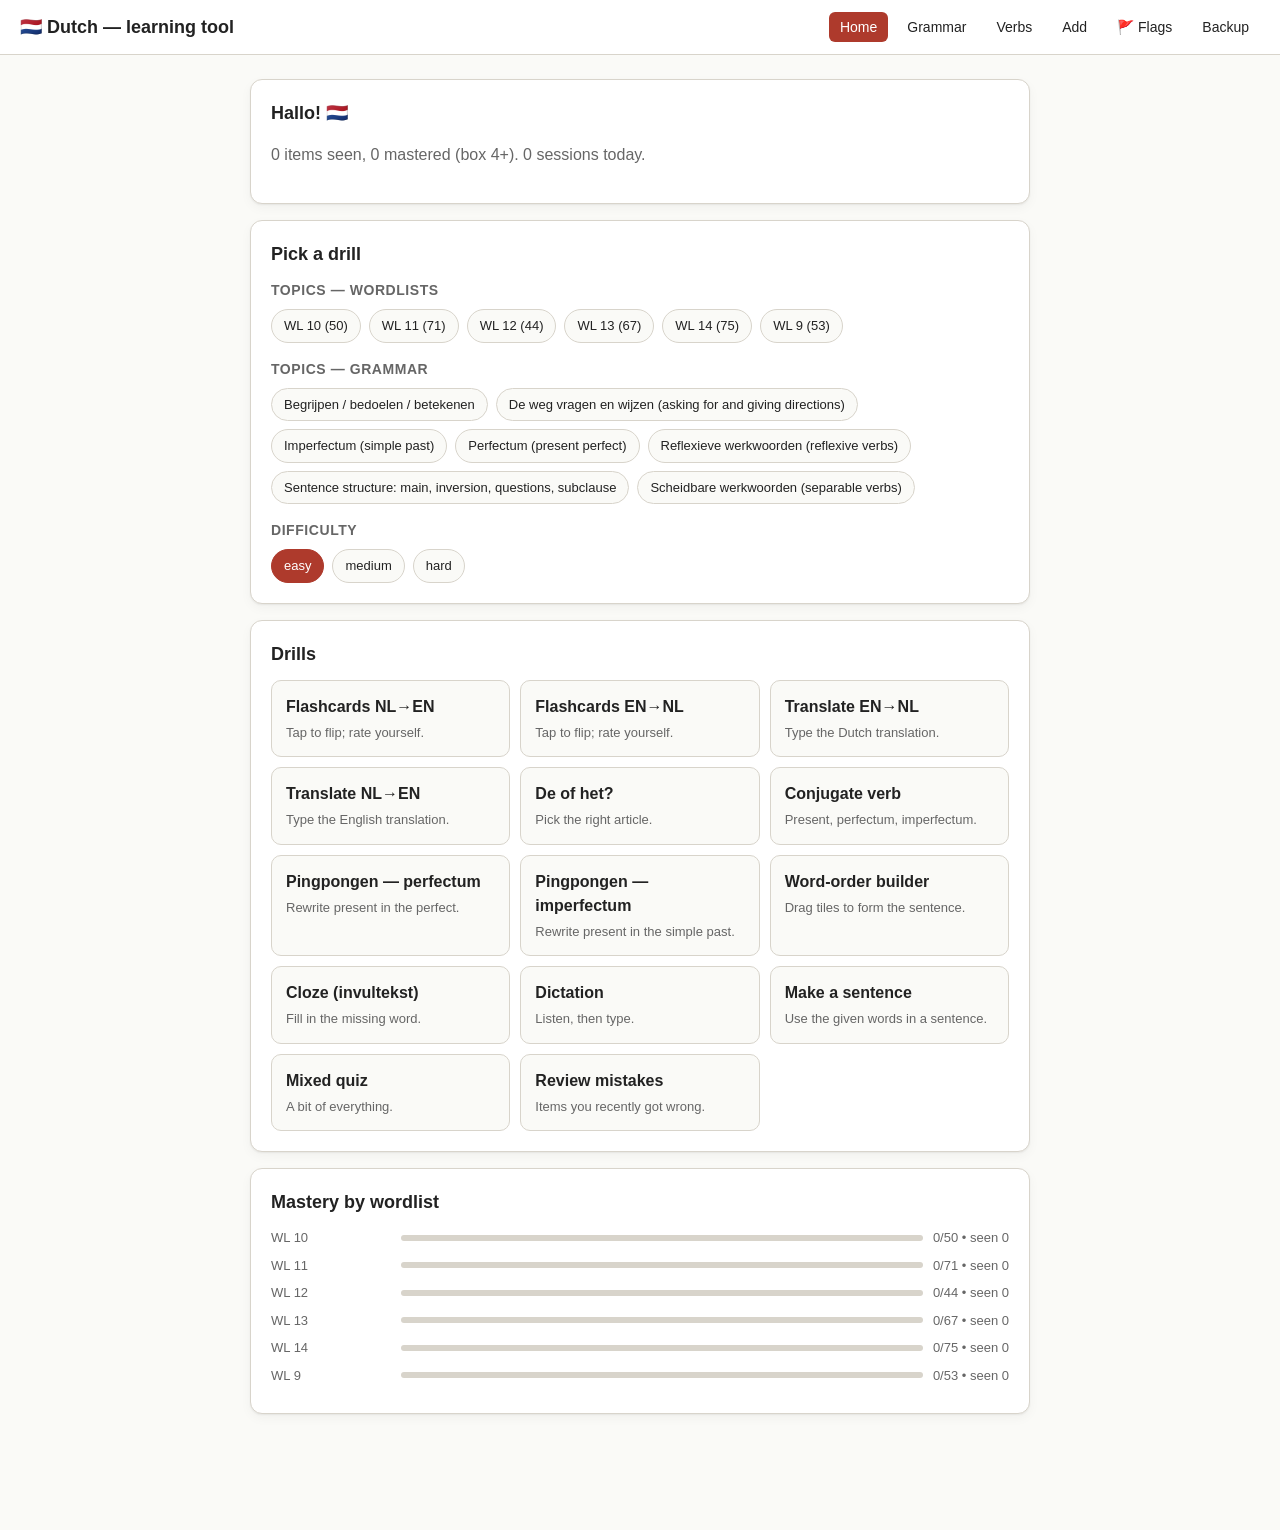
==== app/index.html @ 33c5e8d8 "Initial commit: Dutch learning PWA" ====
<!doctype html>
<html lang="en">
<head>
  <meta charset="utf-8">
  <meta name="viewport" content="width=device-width, initial-scale=1, viewport-fit=cover">
  <title>Dutch — learning tool</title>

  <!-- PWA / iOS home-screen support -->
  <link rel="manifest" href="manifest.json">
  <meta name="theme-color" content="#ae3a2c">
  <meta name="apple-mobile-web-app-capable" content="yes">
  <meta name="apple-mobile-web-app-status-bar-style" content="default">
  <meta name="apple-mobile-web-app-title" content="Dutch">
  <link rel="apple-touch-icon" href="icons/apple-touch-icon.png">
  <link rel="icon" type="image/png" sizes="192x192" href="icons/icon-192.png">

  <link rel="stylesheet" href="styles.css">
</head>
<body>
  <header>
    <h1><span class="flag">🇳🇱</span> Dutch — learning tool</h1>
    <nav>
      <button data-page="home"     onclick="go('home')">Home</button>
      <button data-page="grammar"  onclick="go('grammar')">Grammar</button>
      <button data-page="verbs"    onclick="go('verbs')">Verbs</button>
      <button data-page="add"      onclick="go('add')">Add</button>
      <button data-page="flags"    onclick="go('flags')">🚩 Flags</button>
      <button data-page="settings" onclick="go('settings')">Backup</button>
    </nav>
  </header>
  <main id="main"></main>
  <script src="data.js?v=5"></script>
  <script src="app.js?v=5"></script>
  <script>
    // Register the service worker so the app works offline once installed.
    if ('serviceWorker' in navigator) {
      window.addEventListener('load', () => {
        navigator.serviceWorker.register('./sw.js').catch(err => console.warn('SW failed:', err));
      });
    }
  </script>
</body>
</html>
---- app/styles.css ----
:root {
  --bg: #fafaf7;
  --fg: #222;
  --muted: #666;
  --accent: #ae3a2c;     /* Dutch flag red */
  --accent-soft: #f6e3df;
  --good: #2f7a3a;
  --bad: #b03030;
  --card: #fff;
  --border: #d8d4cb;
  --shadow: 0 1px 2px rgba(0,0,0,.06), 0 4px 12px rgba(0,0,0,.04);
}
@media (prefers-color-scheme: dark) {
  :root { --bg:#1b1c1d; --fg:#eee; --muted:#9aa; --card:#252628; --border:#3a3a3a; --accent:#e07a6f; --accent-soft:#3b2a28; --good:#7bbe8a; --bad:#e08484; }
}

* { box-sizing: border-box; }
html, body { margin: 0; padding: 0; }
body {
  background: var(--bg);
  color: var(--fg);
  font-family: -apple-system, BlinkMacSystemFont, "Segoe UI", Roboto, sans-serif;
  font-size: 16px;
  line-height: 1.5;
}
header {
  display: flex;
  align-items: center;
  justify-content: space-between;
  padding: 12px 20px;
  border-bottom: 1px solid var(--border);
  background: var(--card);
  position: sticky; top: 0; z-index: 10;
}
header h1 {
  margin: 0;
  font-size: 18px;
  font-weight: 600;
}
header h1 .flag { color: var(--accent); }
header nav { display: flex; gap: 8px; }
header nav button {
  background: none;
  border: 1px solid transparent;
  padding: 6px 10px;
  border-radius: 6px;
  cursor: pointer;
  color: var(--fg);
  font-size: 14px;
}
header nav button:hover { background: var(--accent-soft); }
header nav button.active { background: var(--accent); color: white; }

main {
  max-width: 820px;
  margin: 0 auto;
  padding: 24px 20px 100px;
}

.card {
  background: var(--card);
  border: 1px solid var(--border);
  border-radius: 12px;
  padding: 20px;
  box-shadow: var(--shadow);
  margin-bottom: 16px;
}

h2 { margin: 0 0 12px; font-size: 18px; }
h3 { margin: 0 0 8px; font-size: 14px; color: var(--muted); text-transform: uppercase; letter-spacing: .04em; font-weight: 600; }

.row { display: flex; flex-wrap: wrap; gap: 8px; }
.chip {
  display: inline-flex;
  align-items: center;
  gap: 6px;
  padding: 6px 12px;
  border-radius: 999px;
  background: var(--bg);
  border: 1px solid var(--border);
  cursor: pointer;
  font-size: 13px;
  user-select: none;
}
.chip.on { background: var(--accent); color: white; border-color: var(--accent); }
.chip:hover:not(.on) { background: var(--accent-soft); }

button.btn {
  display: inline-flex;
  align-items: center;
  gap: 6px;
  background: var(--accent);
  color: white;
  border: 0;
  padding: 10px 16px;
  border-radius: 8px;
  font-size: 14px;
  font-weight: 500;
  cursor: pointer;
}
button.btn:hover { filter: brightness(1.05); }
button.btn.secondary { background: var(--bg); color: var(--fg); border: 1px solid var(--border); }

.drill-grid {
  display: grid;
  grid-template-columns: repeat(auto-fill, minmax(200px, 1fr));
  gap: 10px;
}
.drill-card {
  background: var(--bg);
  border: 1px solid var(--border);
  border-radius: 10px;
  padding: 14px;
  cursor: pointer;
  transition: transform .1s;
}
.drill-card:hover { transform: translateY(-1px); border-color: var(--accent); }
.drill-card .name { font-weight: 600; margin-bottom: 4px; }
.drill-card .desc { font-size: 13px; color: var(--muted); }

.prompt {
  font-size: 24px;
  text-align: center;
  margin: 32px 0 24px;
  min-height: 80px;
  display: flex;
  align-items: center;
  justify-content: center;
  flex-wrap: wrap;
  gap: 6px;
}
.prompt small { display: block; color: var(--muted); font-size: 13px; margin-top: 6px; }
input[type=text], textarea {
  width: 100%;
  padding: 12px;
  border: 2px solid var(--border);
  border-radius: 8px;
  font-size: 16px;
  font-family: inherit;
  background: var(--card);
  color: var(--fg);
}
input[type=text]:focus, textarea:focus { outline: 0; border-color: var(--accent); }

.feedback {
  margin: 14px 0;
  padding: 12px;
  border-radius: 8px;
  font-size: 15px;
}
.feedback.good { background: #e6f3ea; color: var(--good); border: 1px solid #c8e2cf; }
.feedback.bad { background: #fae5e5; color: var(--bad); border: 1px solid #f1c9c9; }
@media (prefers-color-scheme: dark) {
  .feedback.good { background: #1f3a25; color: var(--good); border-color:#2c5236; }
  .feedback.bad { background: #3a1c1c; color: var(--bad); border-color:#5b2c2c; }
}

.tile {
  display: inline-block;
  padding: 8px 14px;
  background: var(--card);
  border: 2px solid var(--border);
  border-radius: 8px;
  margin: 4px;
  cursor: grab;
  user-select: none;
  font-size: 16px;
}
.tile:active { cursor: grabbing; }
.tile.placed { background: var(--accent-soft); border-color: var(--accent); }
.dropzone { min-height: 60px; padding: 8px; border: 2px dashed var(--border); border-radius: 8px; margin: 8px 0; }

.flashcard {
  background: var(--card);
  border: 2px solid var(--border);
  border-radius: 12px;
  padding: 40px 20px;
  text-align: center;
  font-size: 28px;
  cursor: pointer;
  min-height: 180px;
  display: flex;
  align-items: center;
  justify-content: center;
  flex-direction: column;
  gap: 8px;
}
.flashcard .article { color: var(--accent); font-weight: 600; }
.flashcard .hint { font-size: 14px; color: var(--muted); margin-top: 16px; }

.progress {
  display: flex;
  align-items: center;
  gap: 10px;
  font-size: 13px;
  color: var(--muted);
}
.progress .bar {
  flex: 1;
  height: 6px;
  background: var(--border);
  border-radius: 3px;
  overflow: hidden;
}
.progress .bar > div {
  height: 100%;
  background: var(--accent);
  transition: width .3s;
}

.score-row { display: flex; gap: 18px; font-size: 14px; color: var(--muted); margin-top: 4px; }
.score-row b { color: var(--fg); }

table.simple { width: 100%; border-collapse: collapse; font-size: 14px; }
table.simple th, table.simple td { padding: 6px 8px; border-bottom: 1px solid var(--border); text-align: left; }
table.simple th { color: var(--muted); font-weight: 500; }

.muted { color: var(--muted); }
.tag {
  display: inline-block;
  font-size: 11px;
  padding: 2px 6px;
  background: var(--accent-soft);
  color: var(--accent);
  border-radius: 4px;
  margin: 2px 2px 2px 0;
}

.section-title { display: flex; justify-content: space-between; align-items: baseline; margin: 24px 0 8px; }
.section-title h2 { margin: 0; }
.section-title small { color: var(--muted); font-size: 12px; }

.kbd {
  display: inline-block;
  padding: 1px 6px;
  border: 1px solid var(--border);
  border-radius: 3px;
  font-size: 11px;
  font-family: monospace;
  background: var(--bg);
}

.btn-row { display: flex; gap: 8px; flex-wrap: wrap; margin-top: 12px; }

details { margin: 8px 0; }
details summary { cursor: pointer; padding: 6px 0; font-weight: 500; }

@media (max-width: 600px) {
  .prompt { font-size: 20px; }
  .flashcard { font-size: 22px; }
  main { padding: 16px 12px 80px; }
}
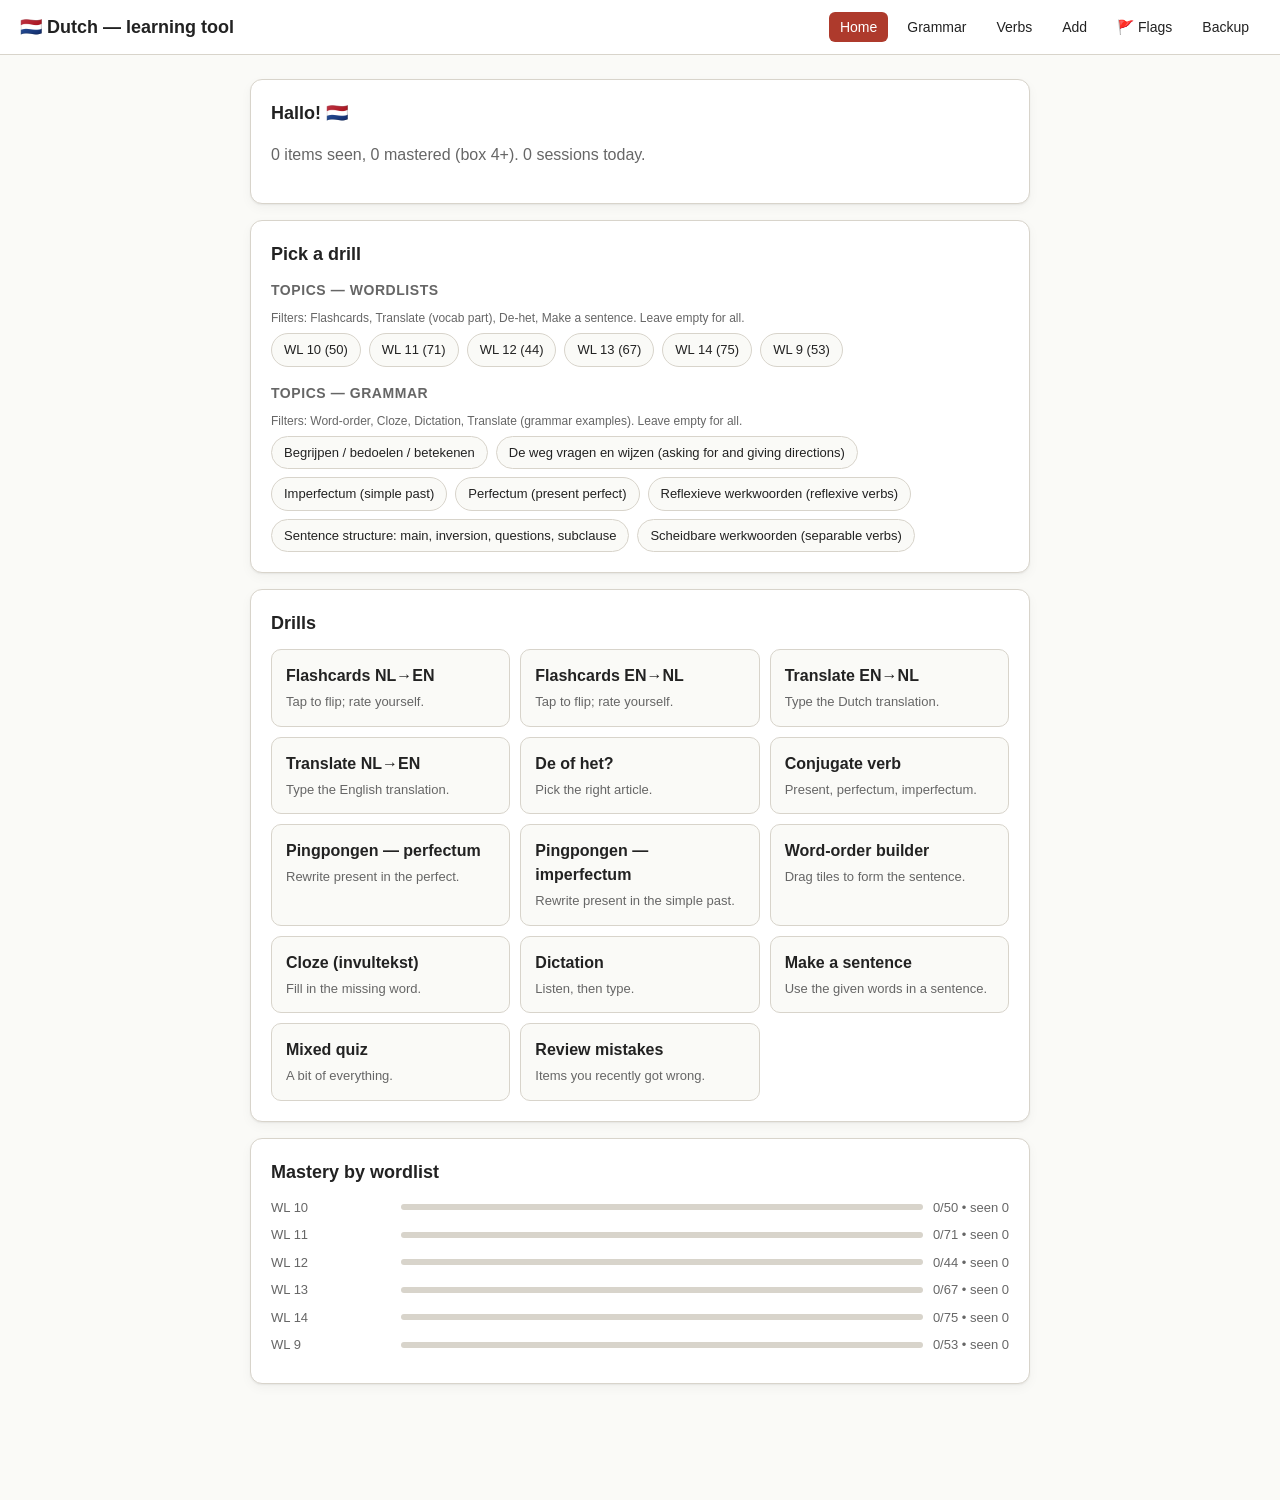
==== commit ade833d7: "Add 100 conversational sentences, remove difficulty selector - New app/data/sentences-conversational" ====
--- a/app/index.html
+++ b/app/index.html
@@ -29,8 +29,8 @@
     </nav>
   </header>
   <main id="main"></main>
-  <script src="data.js?v=5"></script>
-  <script src="app.js?v=5"></script>
+  <script src="data.js?v=6"></script>
+  <script src="app.js?v=6"></script>
   <script>
     // Register the service worker so the app works offline once installed.
     if ('serviceWorker' in navigator) {
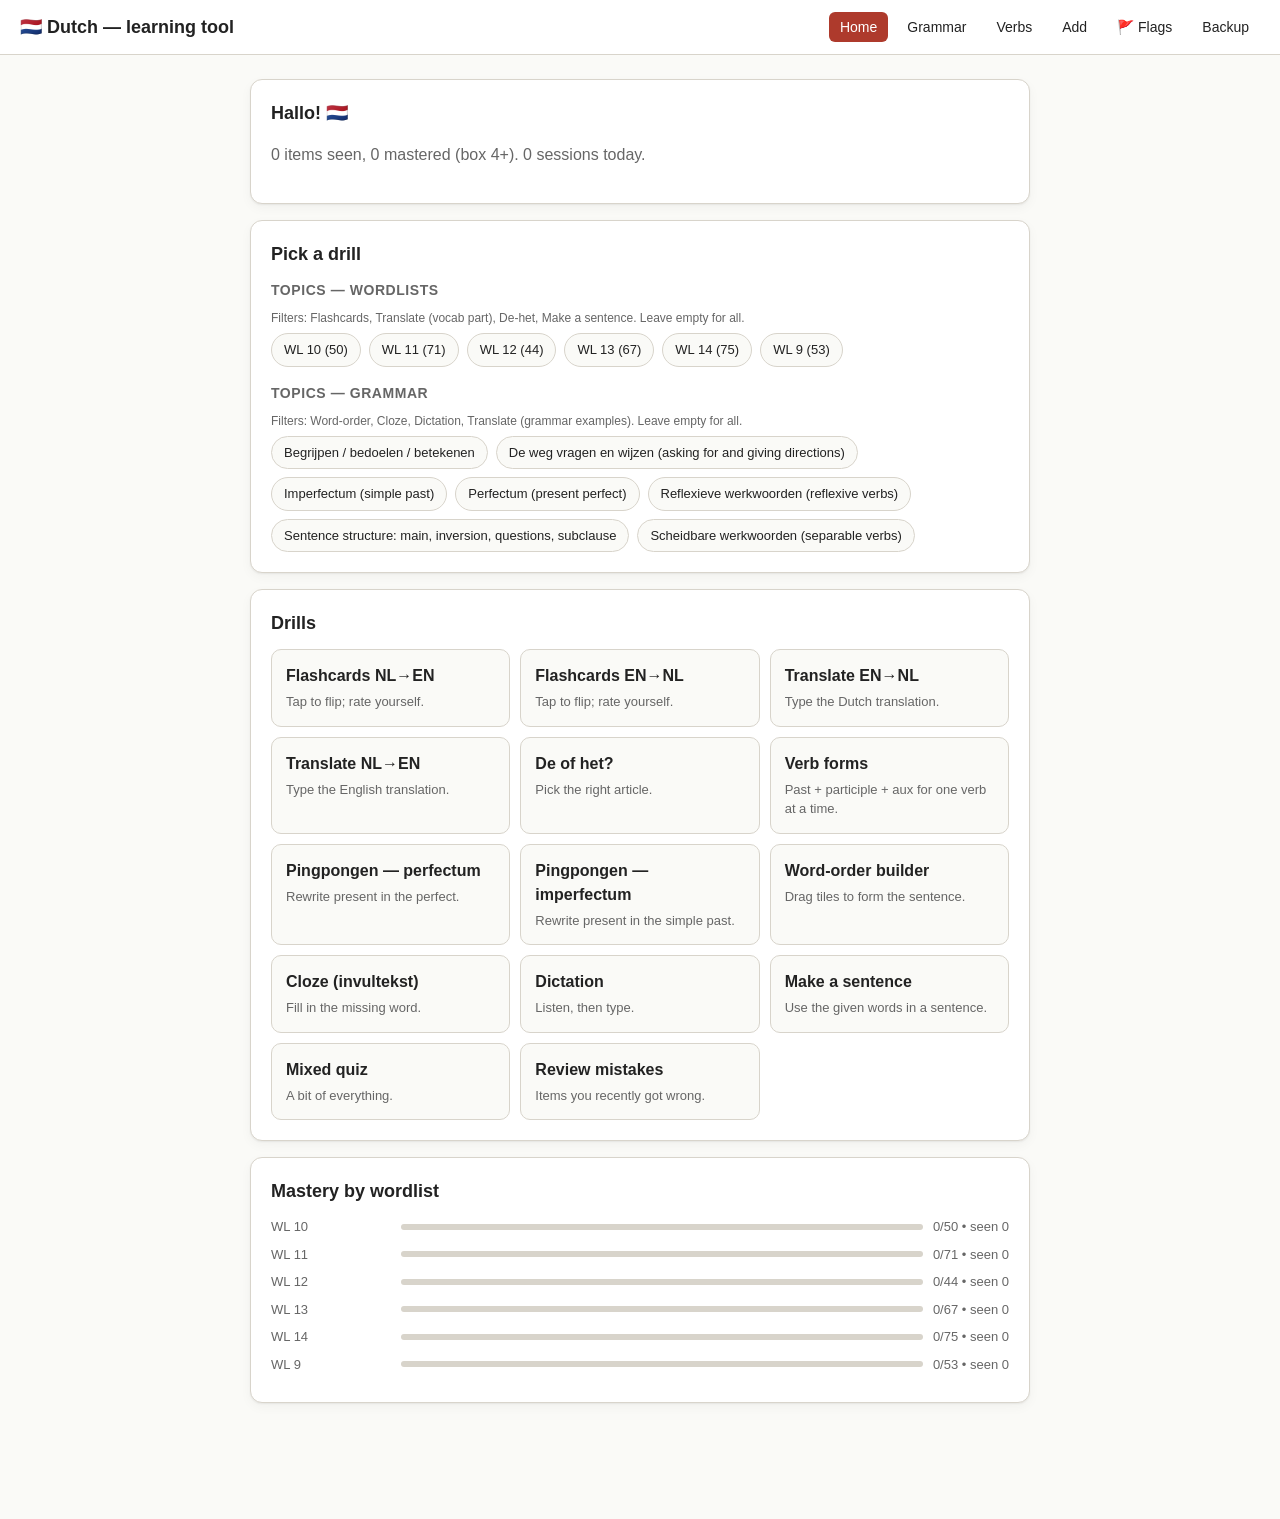
==== commit 58698c35: "Redesign verb conjugation drill: one verb per card The old drill asked for one tense × one person pe" ====
--- a/app/index.html
+++ b/app/index.html
@@ -29,8 +29,8 @@
     </nav>
   </header>
   <main id="main"></main>
-  <script src="data.js?v=6"></script>
-  <script src="app.js?v=6"></script>
+  <script src="data.js?v=7"></script>
+  <script src="app.js?v=7"></script>
   <script>
     // Register the service worker so the app works offline once installed.
     if ('serviceWorker' in navigator) {
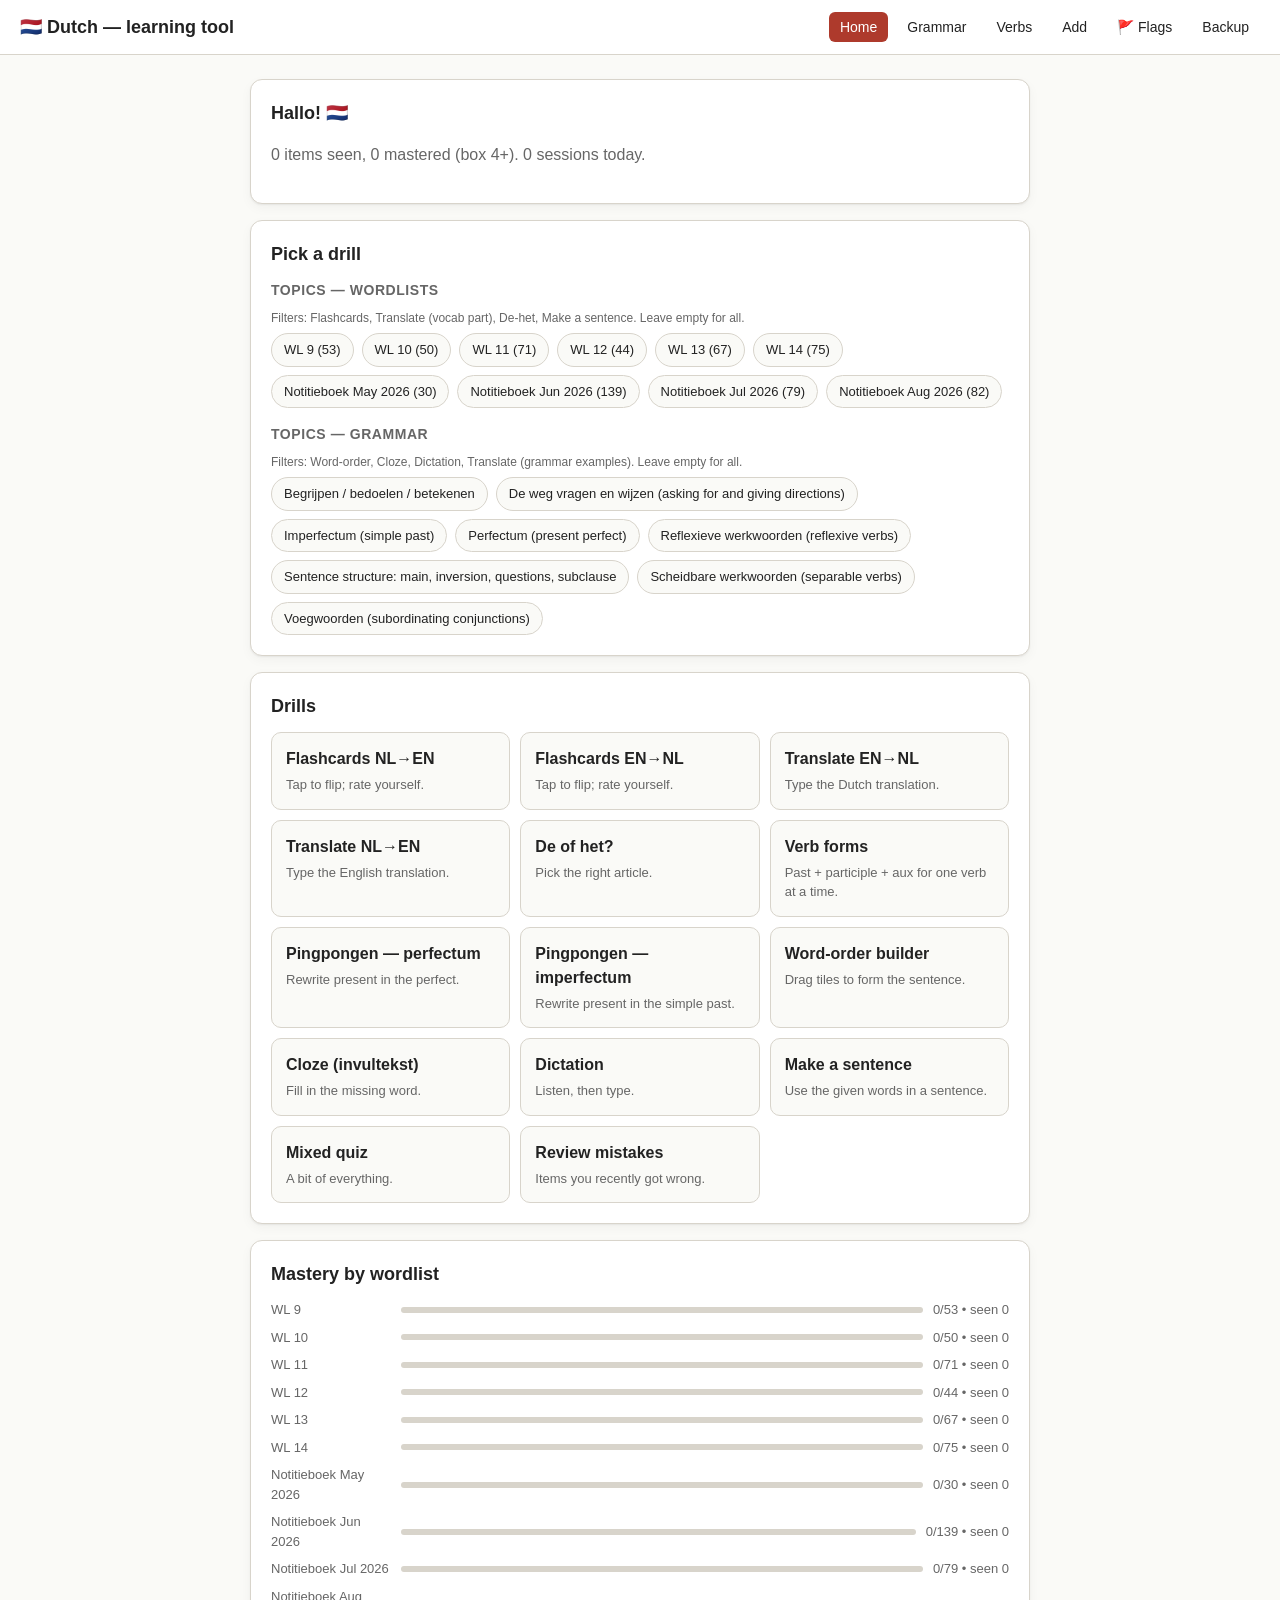
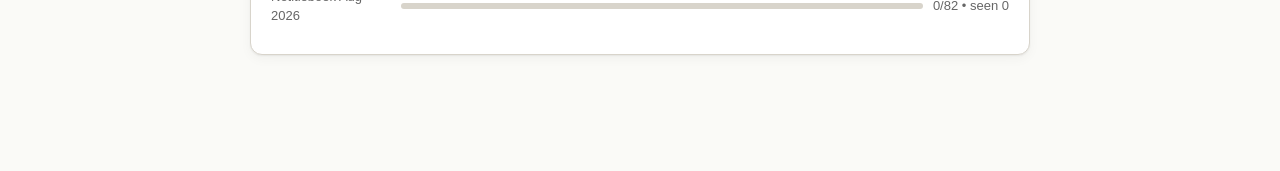
==== commit 300a2850: "Fix broken NL/EN pairs, add 330 notebook words, fix answer checking Data audit - Four entries had a " ====
--- a/app/index.html
+++ b/app/index.html
@@ -29,8 +29,8 @@
     </nav>
   </header>
   <main id="main"></main>
-  <script src="data.js?v=7"></script>
-  <script src="app.js?v=7"></script>
+  <script src="data.js?v=8"></script>
+  <script src="app.js?v=8"></script>
   <script>
     // Register the service worker so the app works offline once installed.
     if ('serviceWorker' in navigator) {
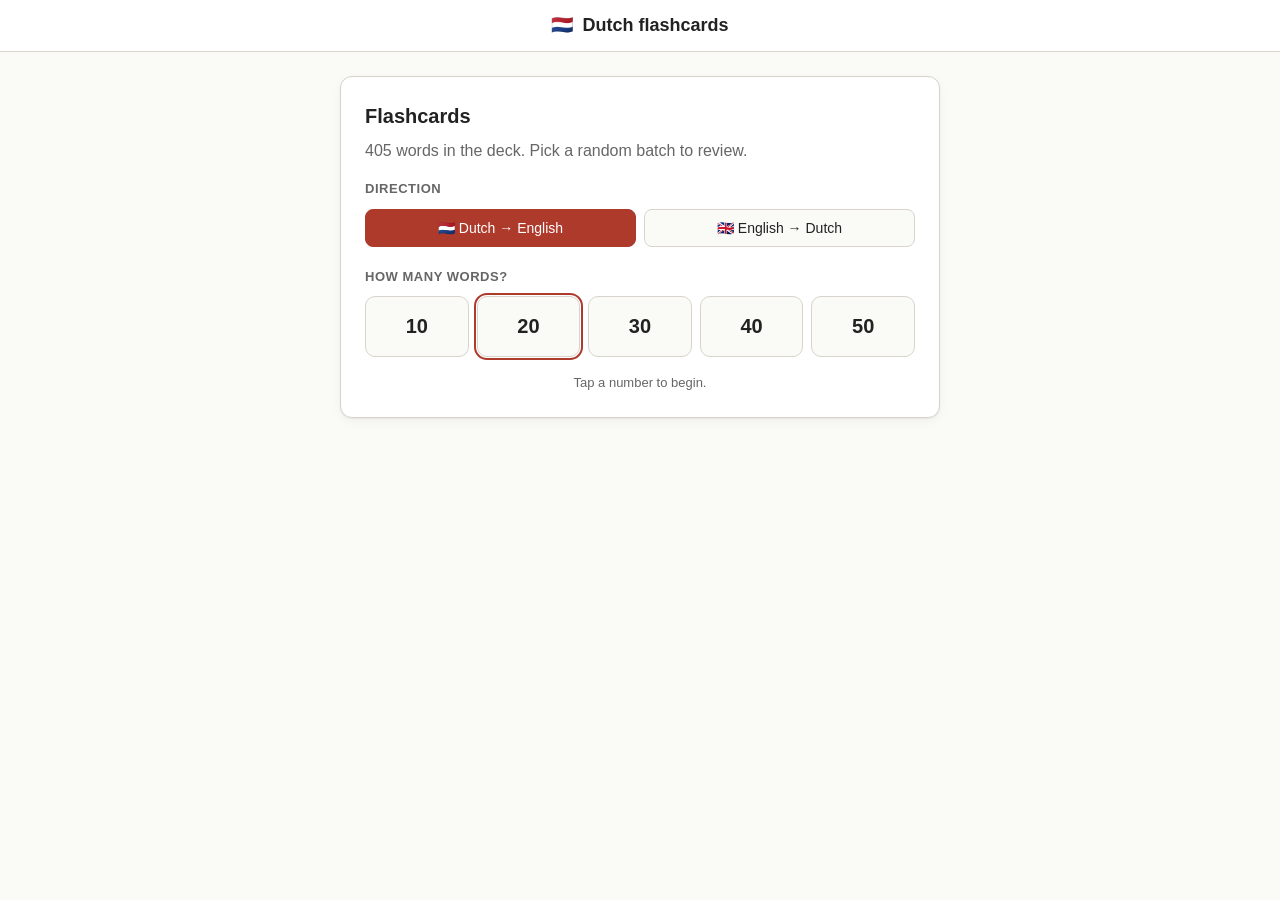
==== commit 4b4bae28: "Simplify app to flashcards-only with a random word-count picker Strips the multi-drill tool down to " ====
--- a/app/index.html
+++ b/app/index.html
@@ -3,7 +3,7 @@
 <head>
   <meta charset="utf-8">
   <meta name="viewport" content="width=device-width, initial-scale=1, viewport-fit=cover">
-  <title>Dutch — learning tool</title>
+  <title>Dutch — flashcards</title>
 
   <!-- PWA / iOS home-screen support -->
   <link rel="manifest" href="manifest.json">
@@ -14,19 +14,11 @@
   <link rel="apple-touch-icon" href="icons/apple-touch-icon.png">
   <link rel="icon" type="image/png" sizes="192x192" href="icons/icon-192.png">
 
-  <link rel="stylesheet" href="styles.css">
+  <link rel="stylesheet" href="styles.css?v=8">
 </head>
 <body>
   <header>
-    <h1><span class="flag">🇳🇱</span> Dutch — learning tool</h1>
-    <nav>
-      <button data-page="home"     onclick="go('home')">Home</button>
-      <button data-page="grammar"  onclick="go('grammar')">Grammar</button>
-      <button data-page="verbs"    onclick="go('verbs')">Verbs</button>
-      <button data-page="add"      onclick="go('add')">Add</button>
-      <button data-page="flags"    onclick="go('flags')">🚩 Flags</button>
-      <button data-page="settings" onclick="go('settings')">Backup</button>
-    </nav>
+    <h1><span class="flag">🇳🇱</span> Dutch flashcards</h1>
   </header>
   <main id="main"></main>
   <script src="data.js?v=8"></script>
--- a/app/styles.css
+++ b/app/styles.css
@@ -4,14 +4,12 @@
   --muted: #666;
   --accent: #ae3a2c;     /* Dutch flag red */
   --accent-soft: #f6e3df;
-  --good: #2f7a3a;
-  --bad: #b03030;
   --card: #fff;
   --border: #d8d4cb;
   --shadow: 0 1px 2px rgba(0,0,0,.06), 0 4px 12px rgba(0,0,0,.04);
 }
 @media (prefers-color-scheme: dark) {
-  :root { --bg:#1b1c1d; --fg:#eee; --muted:#9aa; --card:#252628; --border:#3a3a3a; --accent:#e07a6f; --accent-soft:#3b2a28; --good:#7bbe8a; --bad:#e08484; }
+  :root { --bg:#1b1c1d; --fg:#eee; --muted:#9aa; --card:#252628; --border:#3a3a3a; --accent:#e07a6f; --accent-soft:#3b2a28; }
 }
 
 * { box-sizing: border-box; }
@@ -23,36 +21,21 @@
   font-size: 16px;
   line-height: 1.5;
 }
+
 header {
   display: flex;
   align-items: center;
-  justify-content: space-between;
+  justify-content: center;
   padding: 12px 20px;
   border-bottom: 1px solid var(--border);
   background: var(--card);
   position: sticky; top: 0; z-index: 10;
 }
-header h1 {
-  margin: 0;
-  font-size: 18px;
-  font-weight: 600;
-}
-header h1 .flag { color: var(--accent); }
-header nav { display: flex; gap: 8px; }
-header nav button {
-  background: none;
-  border: 1px solid transparent;
-  padding: 6px 10px;
-  border-radius: 6px;
-  cursor: pointer;
-  color: var(--fg);
-  font-size: 14px;
-}
-header nav button:hover { background: var(--accent-soft); }
-header nav button.active { background: var(--accent); color: white; }
+header h1 { margin: 0; font-size: 18px; font-weight: 600; }
+header h1 .flag { margin-right: 4px; }
 
 main {
-  max-width: 820px;
+  max-width: 640px;
   margin: 0 auto;
   padding: 24px 20px 100px;
 }
@@ -61,139 +44,58 @@
   background: var(--card);
   border: 1px solid var(--border);
   border-radius: 12px;
-  padding: 20px;
+  padding: 24px;
   box-shadow: var(--shadow);
-  margin-bottom: 16px;
 }
+h2 { margin: 0 0 12px; font-size: 20px; }
+h3 { margin: 0 0 10px; font-size: 13px; color: var(--muted); text-transform: uppercase; letter-spacing: .04em; font-weight: 600; }
+.muted { color: var(--muted); }
+.hint-line { text-align: center; margin: 16px 0 0; font-size: 13px; }
 
-h2 { margin: 0 0 12px; font-size: 18px; }
-h3 { margin: 0 0 8px; font-size: 14px; color: var(--muted); text-transform: uppercase; letter-spacing: .04em; font-weight: 600; }
-
-.row { display: flex; flex-wrap: wrap; gap: 8px; }
-.chip {
-  display: inline-flex;
-  align-items: center;
-  gap: 6px;
-  padding: 6px 12px;
-  border-radius: 999px;
+/* ----- direction toggle ----- */
+.seg { display: flex; gap: 8px; }
+.seg-btn {
+  flex: 1;
+  padding: 10px 12px;
+  border: 1px solid var(--border);
+  border-radius: 8px;
   background: var(--bg);
-  border: 1px solid var(--border);
-  cursor: pointer;
-  font-size: 13px;
-  user-select: none;
-}
-.chip.on { background: var(--accent); color: white; border-color: var(--accent); }
-.chip:hover:not(.on) { background: var(--accent-soft); }
-
-button.btn {
-  display: inline-flex;
-  align-items: center;
-  gap: 6px;
-  background: var(--accent);
-  color: white;
-  border: 0;
-  padding: 10px 16px;
-  border-radius: 8px;
+  color: var(--fg);
   font-size: 14px;
-  font-weight: 500;
   cursor: pointer;
 }
-button.btn:hover { filter: brightness(1.05); }
-button.btn.secondary { background: var(--bg); color: var(--fg); border: 1px solid var(--border); }
+.seg-btn.on { background: var(--accent); color: #fff; border-color: var(--accent); }
+.seg-btn:hover:not(.on) { background: var(--accent-soft); }
 
-.drill-grid {
+/* ----- count picker ----- */
+.count-grid {
   display: grid;
-  grid-template-columns: repeat(auto-fill, minmax(200px, 1fr));
-  gap: 10px;
+  grid-template-columns: repeat(5, 1fr);
+  gap: 8px;
 }
-.drill-card {
-  background: var(--bg);
+.count-btn {
+  padding: 18px 0;
   border: 1px solid var(--border);
   border-radius: 10px;
-  padding: 14px;
+  background: var(--bg);
+  color: var(--fg);
+  font-size: 20px;
+  font-weight: 600;
   cursor: pointer;
   transition: transform .1s;
 }
-.drill-card:hover { transform: translateY(-1px); border-color: var(--accent); }
-.drill-card .name { font-weight: 600; margin-bottom: 4px; }
-.drill-card .desc { font-size: 13px; color: var(--muted); }
+.count-btn:hover:not(:disabled) { transform: translateY(-1px); border-color: var(--accent); background: var(--accent-soft); }
+.count-btn.on { outline: 2px solid var(--accent); outline-offset: 1px; }
+.count-btn:disabled { opacity: .4; cursor: not-allowed; }
 
-.prompt {
-  font-size: 24px;
-  text-align: center;
-  margin: 32px 0 24px;
-  min-height: 80px;
-  display: flex;
-  align-items: center;
-  justify-content: center;
-  flex-wrap: wrap;
-  gap: 6px;
-}
-.prompt small { display: block; color: var(--muted); font-size: 13px; margin-top: 6px; }
-input[type=text], textarea {
-  width: 100%;
-  padding: 12px;
-  border: 2px solid var(--border);
-  border-radius: 8px;
-  font-size: 16px;
-  font-family: inherit;
-  background: var(--card);
-  color: var(--fg);
-}
-input[type=text]:focus, textarea:focus { outline: 0; border-color: var(--accent); }
-
-.feedback {
-  margin: 14px 0;
-  padding: 12px;
-  border-radius: 8px;
-  font-size: 15px;
-}
-.feedback.good { background: #e6f3ea; color: var(--good); border: 1px solid #c8e2cf; }
-.feedback.bad { background: #fae5e5; color: var(--bad); border: 1px solid #f1c9c9; }
-@media (prefers-color-scheme: dark) {
-  .feedback.good { background: #1f3a25; color: var(--good); border-color:#2c5236; }
-  .feedback.bad { background: #3a1c1c; color: var(--bad); border-color:#5b2c2c; }
-}
-
-.tile {
-  display: inline-block;
-  padding: 8px 14px;
-  background: var(--card);
-  border: 2px solid var(--border);
-  border-radius: 8px;
-  margin: 4px;
-  cursor: grab;
-  user-select: none;
-  font-size: 16px;
-}
-.tile:active { cursor: grabbing; }
-.tile.placed { background: var(--accent-soft); border-color: var(--accent); }
-.dropzone { min-height: 60px; padding: 8px; border: 2px dashed var(--border); border-radius: 8px; margin: 8px 0; }
-
-.flashcard {
-  background: var(--card);
-  border: 2px solid var(--border);
-  border-radius: 12px;
-  padding: 40px 20px;
-  text-align: center;
-  font-size: 28px;
-  cursor: pointer;
-  min-height: 180px;
-  display: flex;
-  align-items: center;
-  justify-content: center;
-  flex-direction: column;
-  gap: 8px;
-}
-.flashcard .article { color: var(--accent); font-weight: 600; }
-.flashcard .hint { font-size: 14px; color: var(--muted); margin-top: 16px; }
-
+/* ----- session progress ----- */
 .progress {
   display: flex;
   align-items: center;
-  gap: 10px;
+  gap: 12px;
   font-size: 13px;
   color: var(--muted);
+  margin-bottom: 16px;
 }
 .progress .bar {
   flex: 1;
@@ -202,51 +104,62 @@
   border-radius: 3px;
   overflow: hidden;
 }
-.progress .bar > div {
-  height: 100%;
+.progress .bar > div { height: 100%; background: var(--accent); transition: width .3s; }
+.link-btn { background: none; border: 0; color: var(--muted); cursor: pointer; font-size: 13px; text-decoration: underline; }
+
+/* ----- flashcard ----- */
+.flashcard {
+  background: var(--card);
+  border: 2px solid var(--border);
+  border-radius: 16px;
+  padding: 48px 24px;
+  text-align: center;
+  cursor: pointer;
+  min-height: 220px;
+  display: flex;
+  align-items: center;
+  justify-content: center;
+  flex-direction: column;
+  gap: 8px;
+  box-shadow: var(--shadow);
+  user-select: none;
+}
+.flashcard .face { font-size: 30px; font-weight: 500; }
+.flashcard .article { color: var(--accent); font-weight: 600; }
+.flashcard .hint { font-size: 13px; color: var(--muted); margin-top: 18px; min-height: 1em; }
+
+/* ----- buttons ----- */
+.btn-row { display: flex; gap: 8px; flex-wrap: wrap; margin-top: 16px; }
+button.btn {
+  display: inline-flex;
+  align-items: center;
+  gap: 6px;
   background: var(--accent);
-  transition: width .3s;
+  color: #fff;
+  border: 0;
+  padding: 12px 18px;
+  border-radius: 8px;
+  font-size: 15px;
+  font-weight: 500;
+  cursor: pointer;
+}
+button.btn:hover:not(:disabled) { filter: brightness(1.05); }
+button.btn.secondary { background: var(--bg); color: var(--fg); border: 1px solid var(--border); }
+button.btn:disabled { opacity: .4; cursor: not-allowed; }
+
+/* ----- done screen ----- */
+.done { text-align: center; }
+.done-check {
+  width: 56px; height: 56px; line-height: 56px;
+  margin: 4px auto 12px;
+  border-radius: 50%;
+  background: var(--accent-soft);
+  color: var(--accent);
+  font-size: 28px;
 }
 
-.score-row { display: flex; gap: 18px; font-size: 14px; color: var(--muted); margin-top: 4px; }
-.score-row b { color: var(--fg); }
-
-table.simple { width: 100%; border-collapse: collapse; font-size: 14px; }
-table.simple th, table.simple td { padding: 6px 8px; border-bottom: 1px solid var(--border); text-align: left; }
-table.simple th { color: var(--muted); font-weight: 500; }
-
-.muted { color: var(--muted); }
-.tag {
-  display: inline-block;
-  font-size: 11px;
-  padding: 2px 6px;
-  background: var(--accent-soft);
-  color: var(--accent);
-  border-radius: 4px;
-  margin: 2px 2px 2px 0;
-}
-
-.section-title { display: flex; justify-content: space-between; align-items: baseline; margin: 24px 0 8px; }
-.section-title h2 { margin: 0; }
-.section-title small { color: var(--muted); font-size: 12px; }
-
-.kbd {
-  display: inline-block;
-  padding: 1px 6px;
-  border: 1px solid var(--border);
-  border-radius: 3px;
-  font-size: 11px;
-  font-family: monospace;
-  background: var(--bg);
-}
-
-.btn-row { display: flex; gap: 8px; flex-wrap: wrap; margin-top: 12px; }
-
-details { margin: 8px 0; }
-details summary { cursor: pointer; padding: 6px 0; font-weight: 500; }
-
 @media (max-width: 600px) {
-  .prompt { font-size: 20px; }
-  .flashcard { font-size: 22px; }
+  .flashcard .face { font-size: 24px; }
+  .count-btn { font-size: 18px; padding: 16px 0; }
   main { padding: 16px 12px 80px; }
 }
